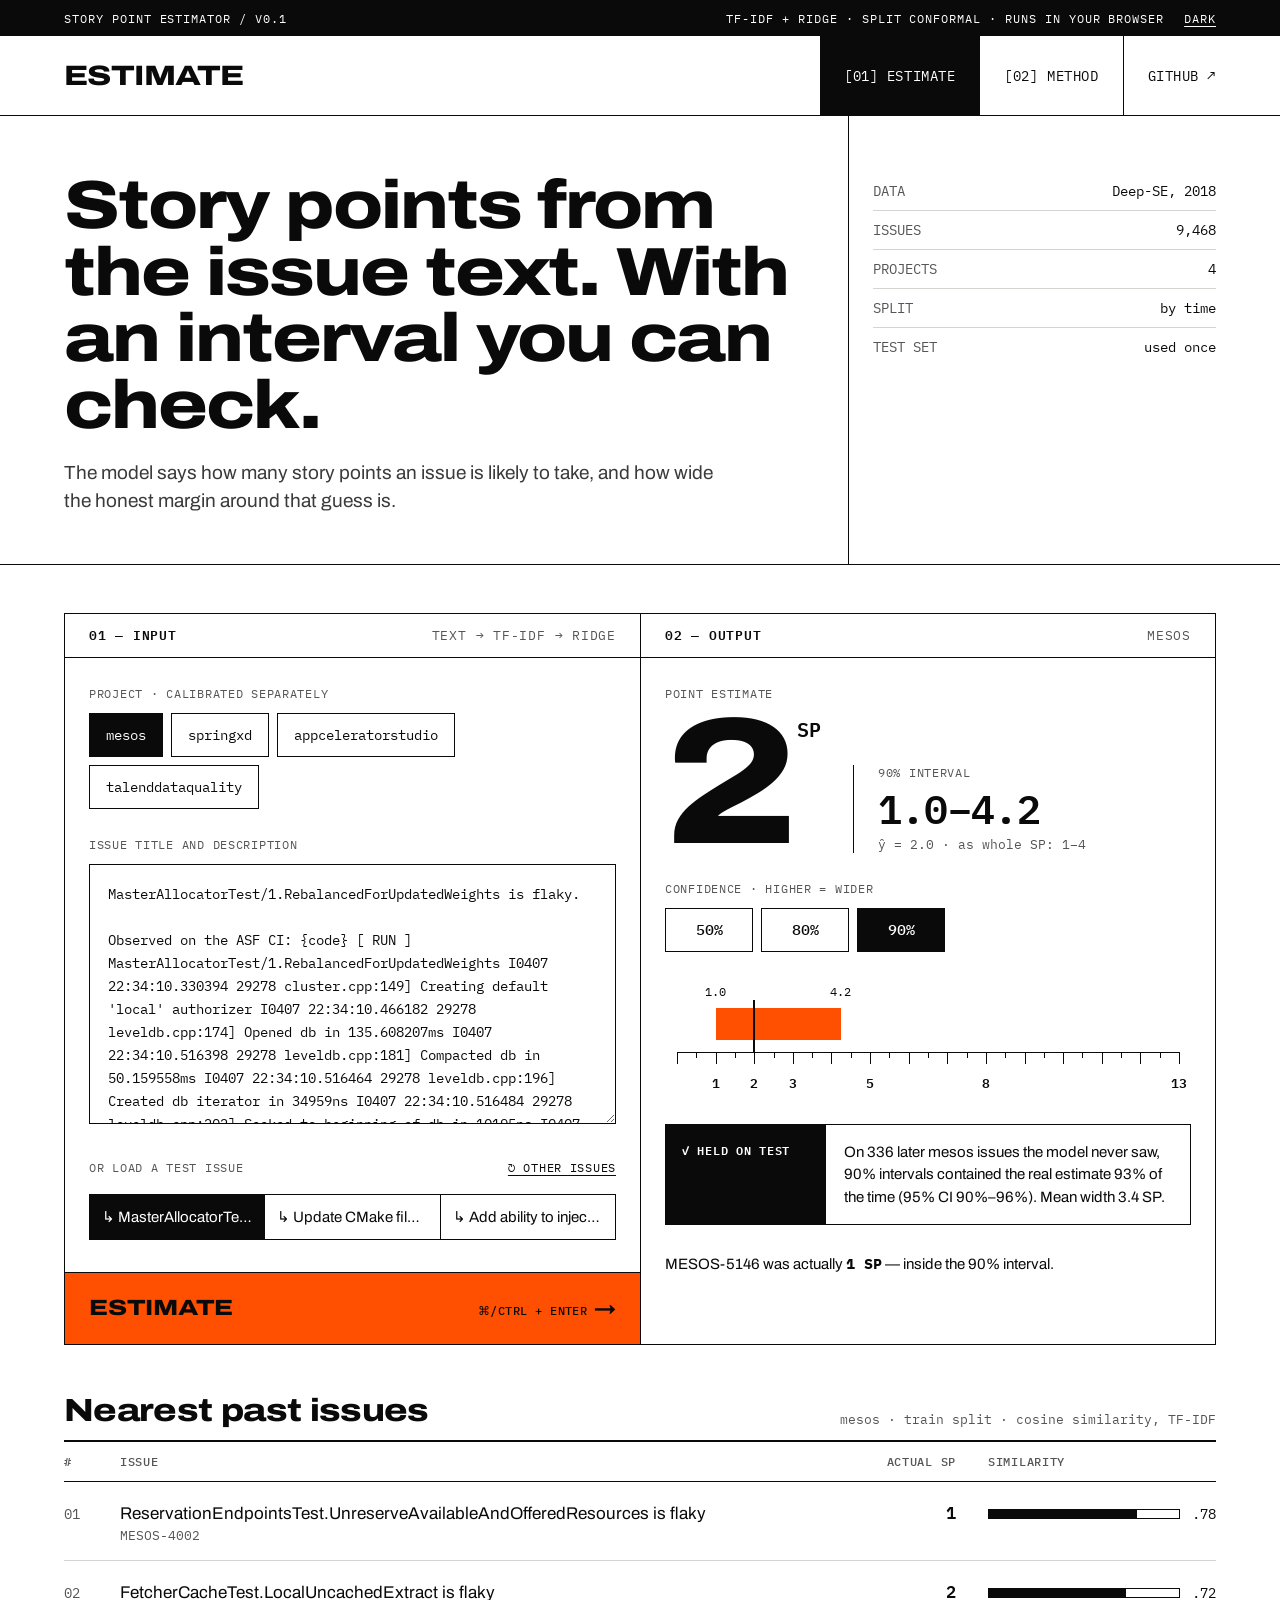
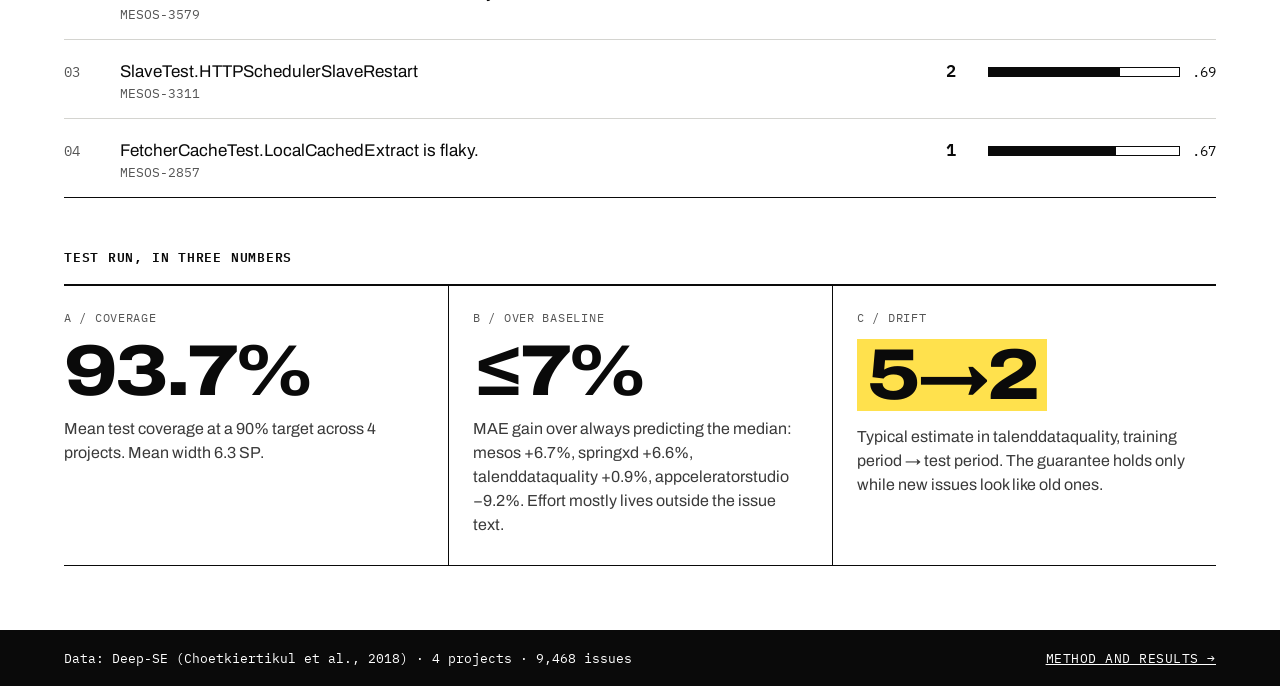
==== web/index.html @ e278dcd2 "add web frontend" ====
<!doctype html>
<html lang="en">
<head>
<meta charset="utf-8">
<meta name="viewport" content="width=device-width, initial-scale=1">
<title>EstiMate — Estimate</title>
<meta name="description" content="Story points from issue text, with a conformal prediction interval checked on held-out issues.">
<link rel="preconnect" href="https://fonts.googleapis.com">
<link rel="preconnect" href="https://fonts.gstatic.com" crossorigin>
<link href="https://fonts.googleapis.com/css2?family=Archivo:wdth,wght@62..125,100..900&amp;family=IBM+Plex+Mono:wght@400;500;600&amp;display=swap" rel="stylesheet">
<link rel="stylesheet" href="assets/styles.css">
<script src="assets/theme.js"></script>
</head>
<body>

<div class="topbar">
  <span>Story point estimator / v0.1</span>
  <span class="topbar-right">
    <span class="topbar-model">TF-IDF + Ridge · split conformal · runs in your browser</span>
    <button type="button" class="theme-toggle" data-theme-toggle>Dark</button>
  </span>
</div>

<header class="site-header">
  <a class="wordmark" href="index.html">EstiMate</a>
  <button type="button" class="menu-button" aria-label="Open menu" aria-expanded="false" aria-controls="nav" data-menu>
    <svg width="22" height="22" viewBox="0 0 24 24" fill="none" stroke="currentColor" stroke-width="2" aria-hidden="true"><path d="M3 7h18"/><path d="M3 12h18"/><path d="M3 17h18"/></svg>
  </button>
  <nav class="nav" id="nav" aria-label="Main">
    <a href="index.html" aria-current="page">[01] Estimate</a>
    <a href="method.html">[02] Method</a>
    <a href="https://github.com/Aishayest/EstiMate">GitHub ↗</a>
  </nav>
</header>

<section class="hero">
  <div class="hero-main">
    <h1>Story points from the issue text. With an interval you can check.</h1>
    <p>The model says how many story points an issue is likely to take, and how wide the honest margin around that guess is.</p>
    <p class="hero-meta">Deep-SE · <span data-n-issues>~9.5k</span> issues · 4 projects · split by time · test used once</p>
  </div>
  <dl class="hero-side facts-list">
    <div><dt>Data</dt><dd>Deep-SE, 2018</dd></div>
    <div><dt>Issues</dt><dd data-n-issues>~9,500</dd></div>
    <div><dt>Projects</dt><dd>4</dd></div>
    <div><dt>Split</dt><dd>by time</dd></div>
    <div><dt>Test set</dt><dd>used once</dd></div>
  </dl>
</section>

<main class="panel">
  <section class="pane" aria-labelledby="in-h">
    <div class="pane-head">
      <h2 id="in-h">01 — Input</h2>
      <span>text → TF-IDF → Ridge</span>
    </div>
    <div class="pane-body">
      <fieldset>
        <legend class="label">Project · calibrated separately</legend>
        <div class="chips" id="projects"></div>
      </fieldset>
      <div class="field">
        <label class="label" for="task">Issue title and description</label>
        <textarea id="task" placeholder="Paste an issue: title on the first line, description below."></textarea>
      </div>
      <div>
        <div class="examples-head">
          <span class="label" id="examples-label">Or load a test issue</span>
          <button type="button" class="link-button" id="shuffle">↻ Other issues</button>
        </div>
        <div class="examples" id="examples" role="group" aria-labelledby="examples-label"></div>
      </div>
    </div>
    <button type="button" class="go" id="go"><span>Estimate</span><span><kbd>⌘/Ctrl + Enter</kbd> <span aria-hidden="true">→</span></span></button>
  </section>

  <section class="pane" aria-labelledby="out-h" aria-live="polite">
    <div class="pane-head">
      <h2 id="out-h">02 — Output</h2>
      <span id="out-project"></span>
    </div>
    <div class="pane-body">
      <div class="readout">
        <div class="readout-point">
          <span class="label">Point estimate</span>
          <div class="big-number"><strong id="point">—</strong><span>SP</span></div>
        </div>
        <div class="readout-interval">
          <span class="label"><span id="level-label">90</span>% interval</span>
          <strong id="interval">—</strong>
          <span class="sub" id="interval-sub">Enter an issue and press Estimate.</span>
        </div>
      </div>

      <fieldset>
        <legend class="label">Confidence · higher = wider</legend>
        <div class="chips levels" id="levels"></div>
      </fieldset>

      <div class="axis empty" id="axis" role="img" aria-label="No estimate yet"></div>

      <div class="badge idle" id="badge">
        <div class="badge-title" id="badge-title">? Coverage</div>
        <p id="badge-body">Loading test results…</p>
      </div>
      <p class="truth" id="truth" hidden></p>
      <p class="note" id="note" hidden></p>
    </div>
  </section>
</main>

<section class="section" aria-labelledby="sim-h">
  <div class="section-head">
    <h2 id="sim-h">Nearest past issues</h2>
    <span><span data-project-name></span> · train split · cosine similarity, TF-IDF</span>
  </div>
  <table class="table neighbours">
    <thead>
      <tr>
        <th scope="col">#</th>
        <th scope="col">Issue</th>
        <th scope="col" style="text-align:right">Actual SP</th>
        <th scope="col" class="sim">Similarity</th>
      </tr>
    </thead>
    <tbody id="neighbours">
      <tr class="empty-row"><td colspan="4">Estimate an issue to see the most similar training issues.</td></tr>
    </tbody>
  </table>
</section>

<section class="section" aria-labelledby="facts-h">
  <h2 class="stats-title" id="facts-h">Test run, in three numbers</h2>
  <div class="stats">
    <div class="stat">
      <span class="label">A / Coverage</span>
      <span class="stat-value" data-stat="coverage">—</span>
      <p data-stat="coverage-text">Test coverage at a 90% target.</p>
    </div>
    <div class="stat">
      <span class="label">B / Over baseline</span>
      <span class="stat-value" data-stat="gain">—</span>
      <p data-stat="gain-text">MAE gain over always predicting the median.</p>
    </div>
    <div class="stat">
      <span class="label">C / Drift</span>
      <span class="stat-value drift" data-stat="drift">—</span>
      <p data-stat="drift-text">Typical estimate over time in the drifting project.</p>
    </div>
  </div>
</section>

<footer class="site-footer">
  <span>Data: Deep-SE (Choetkiertikul et al., 2018) · 4 projects · <span data-n-issues>~9.5k</span> issues</span>
  <a href="method.html">Method and results →</a>
</footer>

<script src="assets/estimator.js"></script>
<script src="assets/common.js"></script>
<script src="assets/app.js"></script>
</body>
</html>
---- web/assets/styles.css ----
/* EstiMate — Swiss-grid, black-on-white, one orange accent, yellow reserved for drift. */

:root {
  color-scheme: light;
  --bg: #ffffff;
  --ink: #0a0a0a;
  --ink-2: #3a3a3a;
  --muted: #555555;
  --rule: #0a0a0a;
  --rule-soft: #d4d4d0;
  --inv-bg: #0a0a0a;
  --inv-ink: #ffffff;
  --inv-muted: #bdbdb8;
  --accent: #ff4f00;
  --on-accent: #0a0a0a;
  --drift: #ffe14d;
  --on-drift: #0a0a0a;
  --link-hover: #c23a00;
  --fig-bg: #f4f4f1;
  --fig-grid: #e2e2de;

  --sans: "Archivo", "Helvetica Neue", Helvetica, sans-serif;
  --mono: "IBM Plex Mono", ui-monospace, Menlo, monospace;
  --gutter: 64px;
}

@media (prefers-color-scheme: dark) {
  :root:not([data-theme="light"]) {
    color-scheme: dark;
    --bg: #0a0a0a;
    --ink: #f2f2ee;
    --ink-2: #c9c9c4;
    --muted: #a3a3a0;
    --rule: #f2f2ee;
    --rule-soft: #3a3a38;
    --inv-bg: #f2f2ee;
    --inv-ink: #0a0a0a;
    --inv-muted: #555555;
    --link-hover: #ff7a40;
    --fig-bg: #1a1a19;
    --fig-grid: #2a2a28;
  }
}
:root[data-theme="dark"] {
  color-scheme: dark;
  --bg: #0a0a0a;
  --ink: #f2f2ee;
  --ink-2: #c9c9c4;
  --muted: #a3a3a0;
  --rule: #f2f2ee;
  --rule-soft: #3a3a38;
  --inv-bg: #f2f2ee;
  --inv-ink: #0a0a0a;
  --inv-muted: #555555;
  --link-hover: #ff7a40;
  --fig-bg: #1a1a19;
  --fig-grid: #2a2a28;
}

*, *::before, *::after { box-sizing: border-box; }

html { -webkit-text-size-adjust: 100%; }

body {
  margin: 0;
  background: var(--bg);
  color: var(--ink);
  font-family: var(--sans);
  min-height: 100vh;
  display: flex;
  flex-direction: column;
}

a { color: var(--ink); }
a:hover { color: var(--link-hover); }

button { font: inherit; color: inherit; cursor: pointer; }
button:focus-visible, a:focus-visible, textarea:focus-visible {
  outline: 3px solid var(--accent);
  outline-offset: 2px;
}

.mono { font-family: var(--mono); }
.label {
  font-family: var(--mono);
  font-size: 12px;
  letter-spacing: 0.06em;
  text-transform: uppercase;
  color: var(--muted);
}
.visually-hidden {
  position: absolute; width: 1px; height: 1px; overflow: hidden;
  clip: rect(0 0 0 0); white-space: nowrap;
}

/* ---------- top bar & header ---------- */

.topbar {
  min-height: 36px;
  background: var(--inv-bg);
  color: var(--inv-ink);
  padding: 0 var(--gutter);
  display: flex;
  align-items: center;
  justify-content: space-between;
  gap: 16px;
  font-family: var(--mono);
  font-size: 12px;
  letter-spacing: 0.08em;
  text-transform: uppercase;
}
.topbar-right { display: flex; align-items: center; gap: 20px; }
.theme-toggle {
  min-height: 36px;
  padding: 0;
  border: 0;
  background: none;
  color: var(--inv-ink);
  font-family: var(--mono);
  font-size: 12px;
  letter-spacing: 0.08em;
  text-transform: uppercase;
  text-decoration: underline;
  text-underline-offset: 3px;
}

.site-header {
  height: 80px;
  padding: 0 var(--gutter);
  display: flex;
  align-items: center;
  justify-content: space-between;
  border-bottom: 1px solid var(--rule);
  position: relative;
}
.wordmark {
  font-size: 28px;
  font-weight: 800;
  font-stretch: 125%;
  letter-spacing: -0.02em;
  text-transform: uppercase;
  text-decoration: none;
}
.nav {
  display: flex;
  align-items: stretch;
  height: 100%;
  font-family: var(--mono);
  font-size: 14px;
  text-transform: uppercase;
  letter-spacing: 0.04em;
}
.nav a {
  display: flex;
  align-items: center;
  padding: 0 24px;
  text-decoration: none;
  border-left: 1px solid var(--rule);
}
.nav a:first-child { border-left: 0; }
.nav a[aria-current="page"] { background: var(--inv-bg); color: var(--inv-ink); }
.nav a:last-child { padding-right: 0; }
.menu-button { display: none; }

/* ---------- hero ---------- */

.hero {
  padding: 0 var(--gutter);
  display: grid;
  grid-template-columns: repeat(12, minmax(0, 1fr));
  column-gap: 24px;
  border-bottom: 1px solid var(--rule);
}
.hero-main {
  grid-column: span 8;
  padding: 56px 0 48px;
  display: flex;
  flex-direction: column;
  gap: 20px;
}
.hero h1 {
  margin: 0;
  font-size: 68px;
  line-height: 0.98;
  font-weight: 800;
  font-stretch: 118%;
  letter-spacing: -0.03em;
}
.hero p { margin: 0; font-size: 19px; line-height: 1.5; color: var(--ink-2); max-width: 660px; }
.hero-side {
  grid-column: span 4;
  margin: 0;
  padding: 56px 0 48px 24px;
  border-left: 1px solid var(--rule);
  display: flex;
  flex-direction: column;
  justify-content: flex-end;
  font-family: var(--mono);
  font-size: 14px;
}
.hero .hero-meta { display: none; font-family: var(--mono); font-size: 13px; line-height: 1.6; color: var(--muted); }
.hero-side.facts-list { justify-content: flex-start; }
.facts-list div {
  display: flex;
  justify-content: space-between;
  gap: 16px;
  padding: 10px 0;
  border-bottom: 1px solid var(--rule-soft);
}
.facts-list div:last-child { border-bottom: 0; }
.facts-list dt { color: var(--muted); text-transform: uppercase; }
.facts-list dd { margin: 0; text-align: right; }

/* ---------- estimator panel ---------- */

.panel {
  margin: 48px var(--gutter) 0;
  border: 1px solid var(--rule);
  display: grid;
  grid-template-columns: repeat(2, minmax(0, 1fr));
}
.pane { min-width: 0; display: flex; flex-direction: column; }
.pane + .pane { border-left: 1px solid var(--rule); }
.pane-head {
  height: 44px;
  padding: 0 24px;
  border-bottom: 1px solid var(--rule);
  display: flex;
  align-items: center;
  justify-content: space-between;
  gap: 12px;
  font-family: var(--mono);
  font-size: 13px;
  letter-spacing: 0.06em;
  text-transform: uppercase;
}
.pane-head h2 { margin: 0; font-size: 13px; font-weight: 600; }
.pane-head span { color: var(--muted); overflow: hidden; text-overflow: ellipsis; white-space: nowrap; }
.pane-body {
  padding: 28px 24px 32px;
  display: flex;
  flex-direction: column;
  gap: 28px;
  flex-grow: 1;
}

fieldset { border: 0; padding: 0; margin: 0; min-width: 0; }
legend { padding: 0; margin-bottom: 12px; }

.chips { display: flex; gap: 8px; flex-wrap: wrap; }
.chip {
  min-height: 44px;
  padding: 0 16px;
  border: 1px solid var(--rule);
  border-radius: 0;
  background: var(--bg);
  color: var(--ink);
  font-family: var(--mono);
  font-size: 14px;
}
.chip[aria-pressed="true"] { background: var(--inv-bg); color: var(--inv-ink); border-color: var(--inv-bg); }
.chip:hover:not([aria-pressed="true"]) { background: var(--fig-bg); }
.chips.levels .chip { min-width: 88px; font-size: 15px; font-weight: 500; }

.field { display: flex; flex-direction: column; gap: 12px; flex-grow: 1; }
textarea {
  flex-grow: 1;
  min-height: 260px;
  padding: 18px;
  border: 1px solid var(--rule);
  border-radius: 0;
  background: var(--bg);
  color: var(--ink);
  font-family: var(--mono);
  font-size: 14px;
  line-height: 1.65;
  resize: vertical;
}
textarea::placeholder { color: var(--muted); }

.examples-head { display: flex; justify-content: space-between; align-items: center; gap: 12px; }
.link-button {
  min-height: 32px;
  padding: 0;
  border: 0;
  background: none;
  font-family: var(--mono);
  font-size: 12px;
  letter-spacing: 0.06em;
  text-transform: uppercase;
  text-decoration: underline;
  text-underline-offset: 3px;
}
.examples { display: flex; border: 1px solid var(--rule); margin-top: 10px; }
.example {
  flex: 1 1 0;
  min-width: 0;
  min-height: 44px;
  padding: 0 12px;
  border: 0;
  border-left: 1px solid var(--rule);
  background: var(--bg);
  font-family: var(--sans);
  font-size: 15px;
  text-align: left;
  overflow: hidden;
  text-overflow: ellipsis;
  white-space: nowrap;
}
.example:first-child { border-left: 0; }
.example:hover { background: var(--fig-bg); }
.example[aria-pressed="true"] { background: var(--inv-bg); color: var(--inv-ink); }

.go {
  min-height: 72px;
  border: 0;
  border-top: 1px solid var(--rule);
  border-radius: 0;
  background: var(--accent);
  color: var(--on-accent);
  padding: 0 24px;
  display: flex;
  align-items: center;
  justify-content: space-between;
  font-family: var(--sans);
  font-size: 22px;
  font-weight: 800;
  font-stretch: 125%;
  text-transform: uppercase;
  letter-spacing: -0.01em;
}
.go:disabled { cursor: progress; opacity: 0.7; }
.go kbd { font-family: var(--mono); font-size: 12px; font-weight: 500; letter-spacing: 0.04em; }

/* output */
.readout { display: flex; align-items: flex-end; gap: 32px; }
.readout-point { display: flex; flex-direction: column; gap: 12px; }
.big-number { display: flex; align-items: flex-start; gap: 8px; }
.big-number strong {
  font-size: 180px;
  font-weight: 800;
  font-stretch: 118%;
  line-height: 0.78;
  letter-spacing: -0.05em;
}
.big-number span { font-family: var(--mono); font-size: 20px; font-weight: 600; }
.readout-interval {
  display: flex;
  flex-direction: column;
  gap: 8px;
  padding-left: 24px;
  border-left: 1px solid var(--rule);
  font-family: var(--mono);
  min-width: 0;
}
.readout-interval strong { font-size: 40px; font-weight: 600; letter-spacing: -0.02em; line-height: 1; }
.readout-interval .sub { font-size: 13px; color: var(--muted); }

.axis { position: relative; height: 116px; margin: 0 12px; }
.axis > * { position: absolute; }
.axis .edge { top: 4px; transform: translateX(-50%); font-family: var(--mono); font-size: 12px; white-space: nowrap; }
.axis .band { top: 28px; height: 32px; background: var(--accent); }
.axis .point { top: 20px; width: 2px; height: 52px; margin-left: -1px; background: var(--ink); }
.axis .line { left: 0; right: 0; top: 72px; height: 1px; background: var(--rule); }
.axis .tick { top: 72px; width: 1px; background: var(--rule); }
.axis .tick-label { top: 92px; transform: translateX(-50%); font-family: var(--mono); font-size: 13px; font-weight: 600; }
.axis.empty .band, .axis.empty .point, .axis.empty .edge { display: none; }

.badge {
  border: 1px solid var(--rule);
  display: grid;
  grid-template-columns: 160px minmax(0, 1fr);
}
.badge-title {
  padding: 16px;
  font-family: var(--mono);
  font-size: 12px;
  font-weight: 600;
  letter-spacing: 0.06em;
  text-transform: uppercase;
  line-height: 1.5;
}
.badge p { margin: 0; padding: 16px 18px; font-size: 15px; line-height: 1.5; }
.badge.ok .badge-title { background: var(--inv-bg); color: var(--inv-ink); }
.badge.warn { background: var(--drift); color: var(--on-drift); border-color: var(--on-drift); }
.badge.warn .badge-title { border-right: 1px solid var(--on-drift); }
.badge.idle { border-style: dashed; color: var(--ink-2); }
.badge.idle .badge-title { border-right: 1px dashed var(--rule); }

.truth { margin: 0; font-size: 15px; line-height: 1.5; }
.truth strong { font-family: var(--mono); }
.note { margin: 0; font-size: 14px; line-height: 1.5; color: var(--ink-2); }

/* ---------- nearest issues ---------- */

.section { margin: 48px var(--gutter) 0; }
.method main .section { margin-top: 64px; }
.section-head {
  display: flex;
  justify-content: space-between;
  align-items: flex-end;
  gap: 16px;
  padding-bottom: 12px;
  border-bottom: 2px solid var(--rule);
}
.section-head h2, .display-h2 {
  margin: 0;
  font-size: 32px;
  font-weight: 800;
  font-stretch: 118%;
  letter-spacing: -0.02em;
}
.section-head span { font-family: var(--mono); font-size: 13px; color: var(--muted); text-align: right; }

.table { width: 100%; border-collapse: collapse; }
.table td { overflow-wrap: anywhere; }
body { overflow-wrap: break-word; }
.table th {
  padding: 12px 0;
  font-family: var(--mono);
  font-size: 12px;
  font-weight: 500;
  letter-spacing: 0.06em;
  text-transform: uppercase;
  color: var(--muted);
  text-align: left;
  border-bottom: 1px solid var(--rule);
}
.table td { padding: 16px 0; border-bottom: 1px solid var(--rule-soft); font-size: 17px; vertical-align: baseline; }
.table tr:last-child td { border-bottom-color: var(--rule); }
.table .num { font-family: var(--mono); font-size: 14px; color: var(--muted); width: 56px; }
.table .key { font-family: var(--mono); font-size: 13px; color: var(--muted); display: block; margin-top: 4px; }
.table .sp { font-family: var(--mono); font-weight: 600; text-align: right; width: 120px; }
.table .sim { width: 260px; padding-left: 32px; }
.simbar { display: flex; align-items: center; gap: 12px; }
.simbar div { flex-grow: 1; height: 10px; border: 1px solid var(--rule); }
.simbar div i { display: block; height: 100%; background: var(--ink); }
.simbar span { font-family: var(--mono); font-size: 14px; }
.empty-row td { color: var(--muted); font-family: var(--mono); font-size: 14px; }

/* ---------- three numbers ---------- */

.stats-title { margin: 0 0 16px; font-family: var(--mono); font-size: 13px; font-weight: 600; letter-spacing: 0.06em; text-transform: uppercase; }
.stats {
  display: grid;
  grid-template-columns: repeat(3, minmax(0, 1fr));
  border-top: 2px solid var(--rule);
  border-bottom: 1px solid var(--rule);
}
.stat { padding: 24px 24px 28px; display: flex; flex-direction: column; gap: 14px; border-left: 1px solid var(--rule); }
.stat:first-child { padding-left: 0; border-left: 0; }
.stat:last-child { padding-right: 0; }
.stat-value {
  align-self: flex-start;
  font-size: 72px;
  font-weight: 800;
  font-stretch: 118%;
  letter-spacing: -0.04em;
  line-height: 0.9;
}
.stat-value.drift { padding: 0 10px; background: var(--drift); color: var(--on-drift); line-height: 1; }
.stat p { margin: 0; font-size: 16px; line-height: 1.5; color: var(--ink-2); }

/* ---------- footer ---------- */

.site-footer {
  margin-top: 64px;
  min-height: 56px;
  background: var(--inv-bg);
  color: var(--inv-ink);
  padding: 0 var(--gutter);
  display: flex;
  justify-content: space-between;
  align-items: center;
  gap: 16px;
  font-family: var(--mono);
  font-size: 13px;
}
.site-footer a { color: var(--inv-ink); text-transform: uppercase; letter-spacing: 0.04em; }
.site-footer a:hover { color: var(--accent); }

/* ---------- method page ---------- */

.hero-side.reproduce { gap: 8px; }
.hero-side.reproduce code { font-size: 18px; font-weight: 600; }
.hero-side.reproduce span:last-child { font-size: 13px; color: var(--muted); }

.pipeline {
  list-style: none;
  margin: 0;
  padding: 0;
  display: grid;
  grid-template-columns: repeat(6, minmax(0, 1fr));
  border: 1px solid var(--rule);
}
.pipeline li { padding: 20px; display: flex; flex-direction: column; gap: 12px; min-height: 180px; border-left: 1px solid var(--rule); }
.pipeline li:first-child { border-left: 0; }
.pipeline .step { font-family: var(--mono); font-size: 12px; color: var(--muted); }
.pipeline strong { font-size: 20px; font-weight: 800; font-stretch: 112%; line-height: 1.1; }
.pipeline li > span:last-child { font-size: 15px; line-height: 1.45; color: var(--ink-2); }
.pipeline li.hot { background: var(--accent); color: var(--on-accent); }
.pipeline li.hot .step, .pipeline li.hot > span:last-child { color: var(--on-accent); }
.pipeline li.end { background: var(--inv-bg); color: var(--inv-ink); }
.pipeline li.end .step { color: var(--inv-muted); }
.pipeline li.end > span:last-child { color: var(--inv-ink); }

.split-12 { display: grid; grid-template-columns: repeat(12, minmax(0, 1fr)); column-gap: 24px; }
.split-12 .left { grid-column: span 5; display: flex; flex-direction: column; gap: 16px; }
.split-12 .right { grid-column: 7 / span 6; min-width: 0; }
.lede { margin: 0; font-size: 26px; line-height: 1.25; font-weight: 700; font-stretch: 110%; letter-spacing: -0.01em; }
.body { margin: 0; font-size: 16px; line-height: 1.6; color: var(--ink-2); }

.code-card { border: 1px solid var(--rule); }
.code-card .label { height: 44px; padding: 0 20px; border-bottom: 1px solid var(--rule); display: flex; align-items: center; }
.code-card pre { margin: 0; padding: 24px 20px; font-family: var(--mono); font-size: 16px; line-height: 1.8; overflow-x: auto; }
.code-card .c { color: var(--muted); }

.results { font-family: var(--mono); font-size: 16px; }
.results th, .results td { text-align: right; padding: 18px 0; }
.results th:first-child, .results tbody th { text-align: left; }
.results tbody th { font-weight: 500; font-size: 16px; text-transform: none; letter-spacing: 0; color: inherit; border-bottom: 1px solid var(--rule-soft); }
.results td { font-size: 16px; }
.results .ci { color: var(--muted); font-weight: 400; font-size: 13px; }
.results tr.drift-row { background: var(--drift); color: var(--on-drift); }
.results tr.drift-row th, .results tr.drift-row td { border-bottom-color: var(--on-drift); }
.results tr.drift-row .ci { color: var(--on-drift); }
.results tr.drift-row th { padding-left: 12px; }
.results tr.drift-row td:last-child { padding-right: 12px; }
.results tr.total th, .results tr.total td { border-bottom: 2px solid var(--rule); font-weight: 600; }
.results tr.total th { font-family: var(--sans); font-weight: 700; font-stretch: 112%; }
.tag { margin-left: 8px; padding: 2px 8px; border: 1px solid currentColor; font-size: 11px; font-weight: 600; letter-spacing: 0.06em; text-transform: uppercase; }
.worse { color: var(--link-hover); }
.table-scroll { overflow-x: auto; }

.figures { display: grid; grid-template-columns: 1fr; border-top: 1px solid var(--rule); border-left: 1px solid var(--rule); }
.figures figure { margin: 0; border-right: 1px solid var(--rule); border-bottom: 1px solid var(--rule); display: flex; flex-direction: column; }
.figures .frame { background: #fcfcfb; padding: 16px; flex-grow: 1; display: flex; align-items: center; }
.figures img { display: block; width: 100%; height: auto; margin: 0 auto; }
.figures img.narrow { max-width: 820px; }
.figures figcaption { padding: 14px 20px; border-top: 1px solid var(--rule); display: flex; gap: 16px; font-size: 15px; line-height: 1.45; }
.figures figcaption span:first-child { font-family: var(--mono); color: var(--muted); white-space: nowrap; }

.drift-block {
  background: var(--drift);
  color: var(--on-drift);
  border: 1px solid var(--on-drift);
  display: grid;
  grid-template-columns: 420px minmax(0, 1fr);
}
.drift-block a { color: var(--on-drift); }
.drift-left { padding: 32px; border-right: 1px solid var(--on-drift); display: flex; flex-direction: column; justify-content: space-between; gap: 24px; }
.drift-left .big { font-size: 150px; font-weight: 800; font-stretch: 118%; letter-spacing: -0.05em; line-height: 0.8; }
.drift-left .eyebrow { font-family: var(--mono); font-size: 12px; font-weight: 600; letter-spacing: 0.06em; text-transform: uppercase; }
.drift-left .mono { font-size: 13px; }
.drift-right { padding: 32px; display: flex; flex-direction: column; justify-content: center; gap: 16px; }
.drift-right h2 { margin: 0; font-size: 34px; font-weight: 800; font-stretch: 115%; line-height: 1.05; letter-spacing: -0.02em; }
.drift-right p { margin: 0; font-size: 17px; line-height: 1.6; }

.repo-link {
  align-self: flex-start;
  min-height: 44px;
  display: flex;
  align-items: center;
  gap: 12px;
  padding: 0 20px;
  border: 1px solid var(--rule);
  text-decoration: none;
  font-family: var(--mono);
  font-size: 14px;
  text-transform: uppercase;
  letter-spacing: 0.04em;
}
.terminal { margin: 0; background: var(--inv-bg); color: var(--inv-ink); padding: 28px; font-family: var(--mono); font-size: 15px; line-height: 1.8; overflow-x: auto; }
.terminal .p { color: var(--inv-muted); }

/* ---------- tablet ---------- */

@media (max-width: 1100px) {
  :root { --gutter: 32px; }
  .hero h1 { font-size: 52px; }
  .big-number strong { font-size: 140px; }
  .pipeline { grid-template-columns: repeat(3, minmax(0, 1fr)); }
  .pipeline li:nth-child(4) { border-left: 0; }
  .pipeline li:nth-child(n + 4) { border-top: 1px solid var(--rule); }
  .drift-block { grid-template-columns: 300px minmax(0, 1fr); }
  .drift-left .big { font-size: 110px; }
}

/* ---------- phone ---------- */

@media (max-width: 760px) {
  :root { --gutter: 16px; }

  .topbar { min-height: 28px; font-size: 11px; }
  .topbar-model { display: none; }
  .theme-toggle { min-height: 28px; font-size: 11px; }

  .site-header { height: 60px; padding-right: 0; }
  .wordmark { font-size: 22px; }
  .menu-button {
    display: flex;
    align-items: center;
    justify-content: center;
    width: 60px;
    height: 60px;
    border: 0;
    border-left: 1px solid var(--rule);
    background: var(--bg);
  }
  .nav {
    display: none;
    position: absolute;
    top: 60px;
    left: 0;
    right: 0;
    height: auto;
    flex-direction: column;
    background: var(--bg);
    border-bottom: 1px solid var(--rule);
    z-index: 10;
  }
  .nav.open { display: flex; }
  .nav a { min-height: 52px; padding: 0 16px; border-left: 0; border-top: 1px solid var(--rule); }
  .nav a:last-child { padding-right: 16px; }

  .hero { display: flex; flex-direction: column; }
  .hero-main { padding: 28px 0 20px; gap: 14px; }
  .hero h1 { font-size: 38px; line-height: 1; font-stretch: 115%; }
  .hero p { font-size: 16px; }
  .hero-side { padding: 0 0 24px; border-left: 0; font-size: 13px; }
  .hero-side.facts-list { display: none; }
  .hero-meta { display: block !important; }

  .panel { margin: 0; border-left: 0; border-right: 0; border-top: 0; grid-template-columns: 1fr; }
  .pane + .pane { border-left: 0; border-top: 1px solid var(--rule); }
  .pane-head { height: 40px; padding: 0 16px; font-size: 12px; }
  .pane-head h2 { font-size: 12px; }
  .pane-body { padding: 20px 16px 28px; gap: 22px; }
  .chip { padding: 0 12px; font-size: 13px; }
  .chips.levels { display: grid; grid-template-columns: repeat(3, minmax(0, 1fr)); }
  .chips.levels .chip { min-width: 0; }
  textarea { min-height: 210px; padding: 14px; }
  .examples { flex-direction: column; }
  .example { border-left: 0; border-top: 1px solid var(--rule); }
  .example:first-child { border-top: 0; }
  .go { min-height: 64px; padding: 0 16px; font-size: 20px; }
  .go kbd { display: none; }

  .readout { gap: 20px; }
  .readout-point .label { display: none; }
  .big-number strong { font-size: 132px; }
  .big-number span { font-size: 16px; }
  .readout-interval { padding-left: 16px; }
  .readout-interval strong { font-size: 28px; }
  .readout-interval .sub { font-size: 12px; }
  .axis { height: 110px; margin: 0 10px; }
  .badge { grid-template-columns: 1fr; }
  .badge-title { padding: 10px 14px; }
  .badge.warn .badge-title, .badge.idle .badge-title { border-right: 0; border-bottom: 1px solid var(--on-drift); }
  .badge.idle .badge-title { border-bottom: 1px dashed var(--rule); }
  .badge p { padding: 14px; }

  .section, .method main .section { margin-top: 32px; }
  .section-head { flex-direction: column; align-items: flex-start; gap: 6px; padding-bottom: 10px; }
  .section-head h2, .display-h2 { font-size: 24px; }
  .section-head span { text-align: left; font-size: 12px; }
  .table.neighbours { table-layout: fixed; }
  .table.neighbours thead { display: none; }
  .table.neighbours tr { display: grid; grid-template-columns: 28px minmax(0, 1fr) 28px; gap: 10px; padding: 14px 0; border-bottom: 1px solid var(--rule-soft); }
  .table.neighbours td { padding: 0; border: 0; font-size: 15px; line-height: 1.4; }
  .table.neighbours .num { width: auto; font-size: 12px; }
  .table.neighbours .sp { width: auto; font-size: 15px; }
  .table.neighbours .sim { display: none; }

  .stats-title { font-size: 12px; margin-bottom: 12px; }
  .stats { grid-template-columns: 1fr; border-bottom: 0; }
  .stat { padding: 18px 0; border-left: 0; border-bottom: 1px solid var(--rule); gap: 10px; }
  .stat-value { font-size: 56px; }
  .stat p { font-size: 15px; }

  .site-footer { margin-top: 40px; padding: 20px 16px; flex-direction: column; align-items: flex-start; font-size: 12px; }
  .site-footer a { min-height: 44px; display: flex; align-items: center; order: -1; }

  .pipeline { grid-template-columns: 1fr; }
  .pipeline li { border-left: 0; border-top: 1px solid var(--rule); min-height: 0; }
  .pipeline li:first-child { border-top: 0; }
  .split-12 { display: flex; flex-direction: column; gap: 24px; }
  .lede { font-size: 21px; }
  .code-card pre { font-size: 14px; }
  .results { font-size: 14px; }
  .results td, .results th { padding: 14px 8px 14px 0; white-space: nowrap; }
  .figures { grid-template-columns: 1fr; }
  .drift-block { grid-template-columns: 1fr; }
  .drift-left { border-right: 0; border-bottom: 1px solid var(--on-drift); padding: 24px 16px; }
  .drift-left .big { font-size: 96px; }
  .drift-right { padding: 24px 16px; }
  .drift-right h2 { font-size: 26px; }
  .terminal { padding: 20px 16px; font-size: 13px; }
}
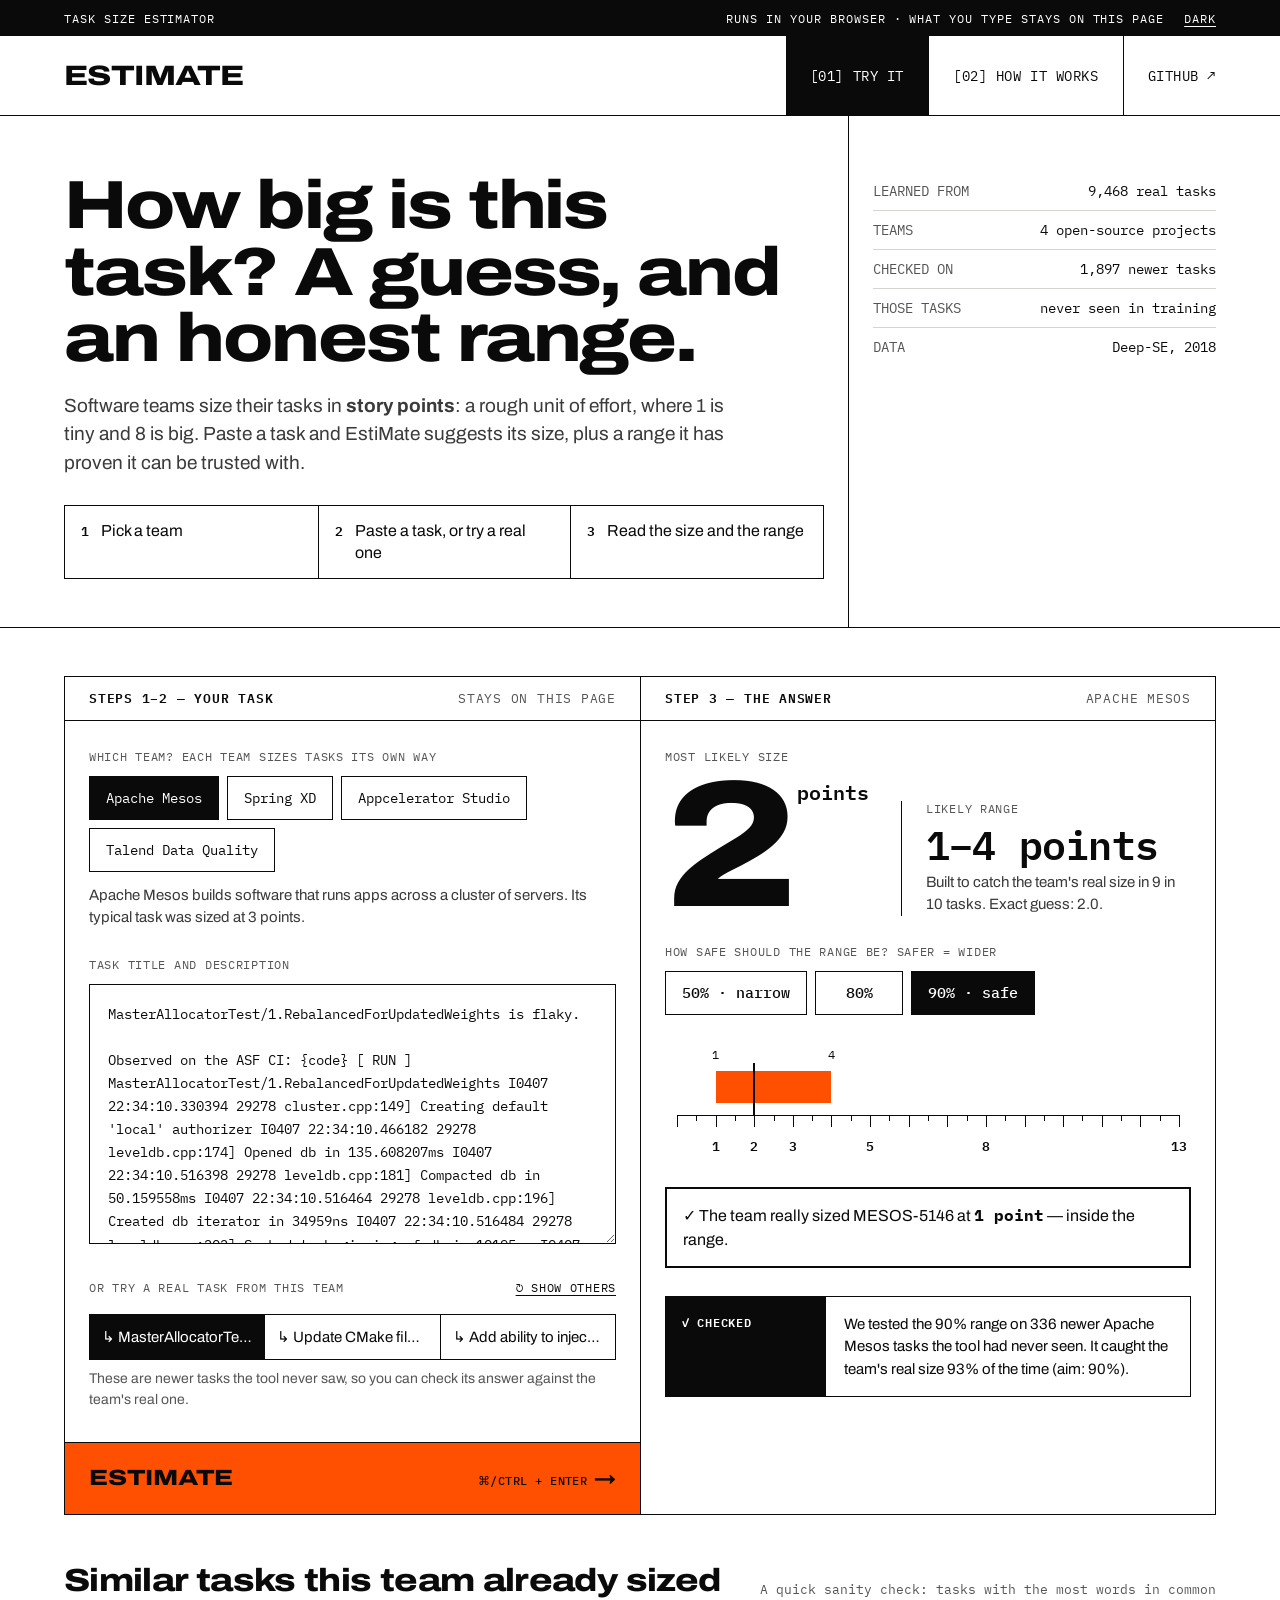
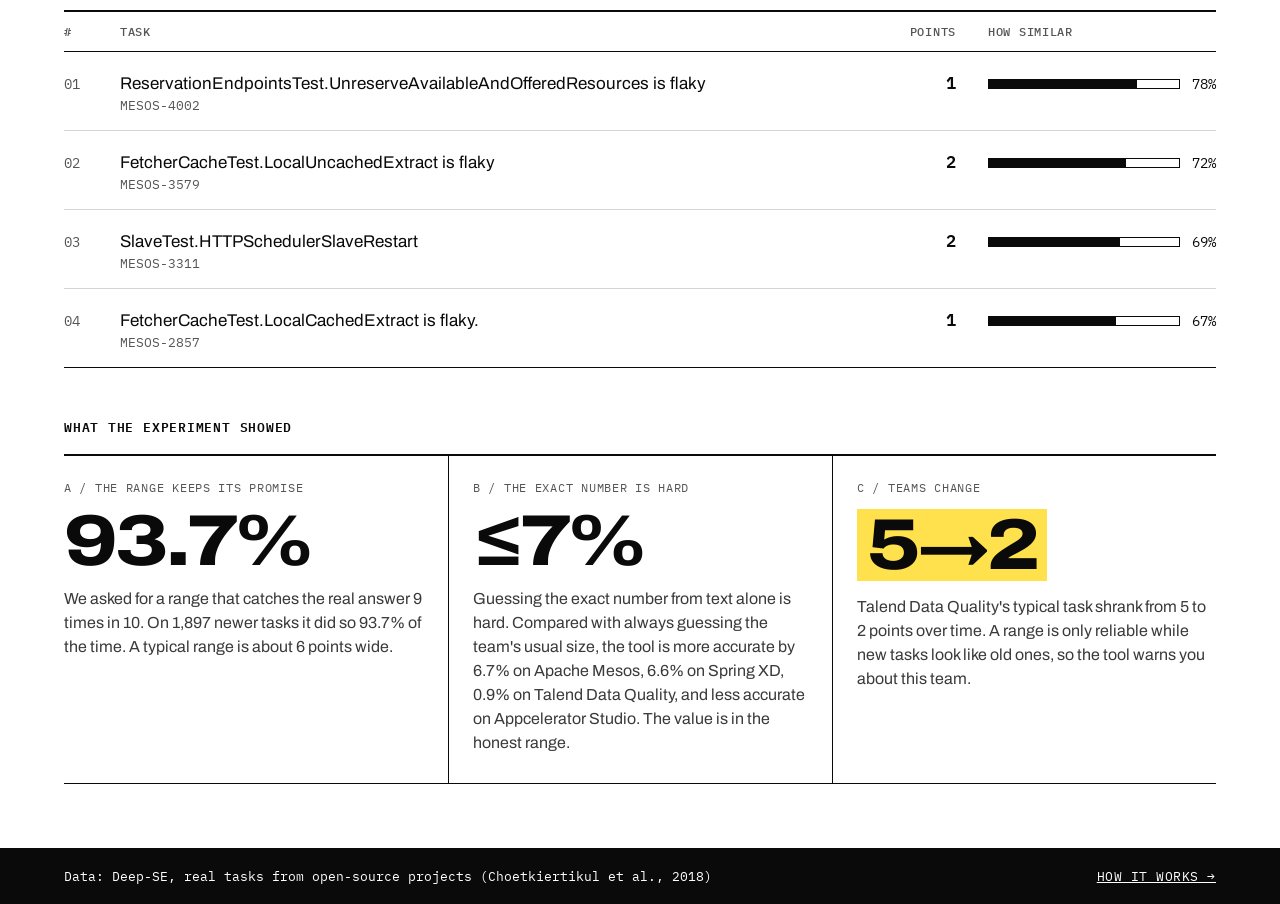
==== commit 70d6da87: "rewrite site in plain language" ====
--- a/web/index.html
+++ b/web/index.html
@@ -3,8 +3,8 @@
 <head>
 <meta charset="utf-8">
 <meta name="viewport" content="width=device-width, initial-scale=1">
-<title>EstiMate — Estimate</title>
-<meta name="description" content="Story points from issue text, with a conformal prediction interval checked on held-out issues.">
+<title>EstiMate — Try it</title>
+<meta name="description" content="Paste a software task and get a story point estimate plus a range that was checked on tasks the tool never saw.">
 <link rel="preconnect" href="https://fonts.googleapis.com">
 <link rel="preconnect" href="https://fonts.gstatic.com" crossorigin>
 <link href="https://fonts.googleapis.com/css2?family=Archivo:wdth,wght@62..125,100..900&amp;family=IBM+Plex+Mono:wght@400;500;600&amp;display=swap" rel="stylesheet">
@@ -14,9 +14,9 @@
 <body>
 
 <div class="topbar">
-  <span>Story point estimator / v0.1</span>
+  <span>Task size estimator</span>
   <span class="topbar-right">
-    <span class="topbar-model">TF-IDF + Ridge · split conformal · runs in your browser</span>
+    <span class="topbar-model">Runs in your browser · what you type stays on this page</span>
     <button type="button" class="theme-toggle" data-theme-toggle>Dark</button>
   </span>
 </div>
@@ -27,48 +27,55 @@
     <svg width="22" height="22" viewBox="0 0 24 24" fill="none" stroke="currentColor" stroke-width="2" aria-hidden="true"><path d="M3 7h18"/><path d="M3 12h18"/><path d="M3 17h18"/></svg>
   </button>
   <nav class="nav" id="nav" aria-label="Main">
-    <a href="index.html" aria-current="page">[01] Estimate</a>
-    <a href="method.html">[02] Method</a>
+    <a href="index.html" aria-current="page">[01] Try it</a>
+    <a href="method.html">[02] How it works</a>
     <a href="https://github.com/Aishayest/EstiMate">GitHub ↗</a>
   </nav>
 </header>
 
 <section class="hero">
   <div class="hero-main">
-    <h1>Story points from the issue text. With an interval you can check.</h1>
-    <p>The model says how many story points an issue is likely to take, and how wide the honest margin around that guess is.</p>
-    <p class="hero-meta">Deep-SE · <span data-n-issues>~9.5k</span> issues · 4 projects · split by time · test used once</p>
+    <h1>How big is this task? A guess, and an honest range.</h1>
+    <p>Software teams size their tasks in <strong>story points</strong>: a rough unit of effort, where 1 is tiny and 8 is big. Paste a task and EstiMate suggests its size, plus a range it has proven it can be trusted with.</p>
+    <ol class="steps" aria-label="How to use">
+      <li><b>1</b><span>Pick a team</span></li>
+      <li><b>2</b><span>Paste a task, or try a real one</span></li>
+      <li><b>3</b><span>Read the size and the range</span></li>
+    </ol>
+    <p class="hero-meta">Learned from <span data-n-issues>9,468</span> real tasks of 4 open-source teams · checked on newer tasks it never saw</p>
   </div>
   <dl class="hero-side facts-list">
+    <div><dt>Learned from</dt><dd><span data-n-issues>9,468</span> real tasks</dd></div>
+    <div><dt>Teams</dt><dd>4 open-source projects</dd></div>
+    <div><dt>Checked on</dt><dd><span data-n-test>1,897</span> newer tasks</dd></div>
+    <div><dt>Those tasks</dt><dd>never seen in training</dd></div>
     <div><dt>Data</dt><dd>Deep-SE, 2018</dd></div>
-    <div><dt>Issues</dt><dd data-n-issues>~9,500</dd></div>
-    <div><dt>Projects</dt><dd>4</dd></div>
-    <div><dt>Split</dt><dd>by time</dd></div>
-    <div><dt>Test set</dt><dd>used once</dd></div>
   </dl>
 </section>
 
 <main class="panel">
   <section class="pane" aria-labelledby="in-h">
     <div class="pane-head">
-      <h2 id="in-h">01 — Input</h2>
-      <span>text → TF-IDF → Ridge</span>
+      <h2 id="in-h">Steps 1–2 — Your task</h2>
+      <span>stays on this page</span>
     </div>
     <div class="pane-body">
       <fieldset>
-        <legend class="label">Project · calibrated separately</legend>
+        <legend class="label">Which team? Each team sizes tasks its own way</legend>
         <div class="chips" id="projects"></div>
+        <p class="team-about" id="team-about"></p>
       </fieldset>
       <div class="field">
-        <label class="label" for="task">Issue title and description</label>
-        <textarea id="task" placeholder="Paste an issue: title on the first line, description below."></textarea>
+        <label class="label" for="task">Task title and description</label>
+        <textarea id="task" placeholder="For example: Add a timeout to health checks. The executor waits forever for a health check to return…"></textarea>
       </div>
       <div>
         <div class="examples-head">
-          <span class="label" id="examples-label">Or load a test issue</span>
-          <button type="button" class="link-button" id="shuffle">↻ Other issues</button>
+          <span class="label" id="examples-label">Or try a real task from this team</span>
+          <button type="button" class="link-button" id="shuffle">↻ Show others</button>
         </div>
         <div class="examples" id="examples" role="group" aria-labelledby="examples-label"></div>
+        <p class="hint">These are newer tasks the tool never saw, so you can check its answer against the team's real one.</p>
       </div>
     </div>
     <button type="button" class="go" id="go"><span>Estimate</span><span><kbd>⌘/Ctrl + Enter</kbd> <span aria-hidden="true">→</span></span></button>
@@ -76,34 +83,35 @@
 
   <section class="pane" aria-labelledby="out-h" aria-live="polite">
     <div class="pane-head">
-      <h2 id="out-h">02 — Output</h2>
+      <h2 id="out-h">Step 3 — The answer</h2>
       <span id="out-project"></span>
     </div>
     <div class="pane-body">
       <div class="readout">
         <div class="readout-point">
-          <span class="label">Point estimate</span>
-          <div class="big-number"><strong id="point">—</strong><span>SP</span></div>
+          <span class="label">Most likely size</span>
+          <div class="big-number"><strong id="point">—</strong><span id="point-unit">points</span></div>
         </div>
         <div class="readout-interval">
-          <span class="label"><span id="level-label">90</span>% interval</span>
+          <span class="label">Likely range</span>
           <strong id="interval">—</strong>
-          <span class="sub" id="interval-sub">Enter an issue and press Estimate.</span>
+          <span class="explain" id="interval-sub">Paste a task and press Estimate.</span>
         </div>
       </div>
 
       <fieldset>
-        <legend class="label">Confidence · higher = wider</legend>
+        <legend class="label">How safe should the range be? Safer = wider</legend>
         <div class="chips levels" id="levels"></div>
       </fieldset>
 
       <div class="axis empty" id="axis" role="img" aria-label="No estimate yet"></div>
 
+      <p class="truth" id="truth" hidden></p>
+
       <div class="badge idle" id="badge">
-        <div class="badge-title" id="badge-title">? Coverage</div>
+        <div class="badge-title" id="badge-title">? Checked?</div>
         <p id="badge-body">Loading test results…</p>
       </div>
-      <p class="truth" id="truth" hidden></p>
       <p class="note" id="note" hidden></p>
     </div>
   </section>
@@ -111,48 +119,48 @@
 
 <section class="section" aria-labelledby="sim-h">
   <div class="section-head">
-    <h2 id="sim-h">Nearest past issues</h2>
-    <span><span data-project-name></span> · train split · cosine similarity, TF-IDF</span>
+    <h2 id="sim-h">Similar tasks this team already sized</h2>
+    <span>A quick sanity check: tasks with the most words in common</span>
   </div>
   <table class="table neighbours">
     <thead>
       <tr>
         <th scope="col">#</th>
-        <th scope="col">Issue</th>
-        <th scope="col" style="text-align:right">Actual SP</th>
-        <th scope="col" class="sim">Similarity</th>
+        <th scope="col">Task</th>
+        <th scope="col" style="text-align:right">Points</th>
+        <th scope="col" class="sim">How similar</th>
       </tr>
     </thead>
     <tbody id="neighbours">
-      <tr class="empty-row"><td colspan="4">Estimate an issue to see the most similar training issues.</td></tr>
+      <tr class="empty-row"><td colspan="4">Estimate a task to see similar ones this team has already sized.</td></tr>
     </tbody>
   </table>
 </section>
 
 <section class="section" aria-labelledby="facts-h">
-  <h2 class="stats-title" id="facts-h">Test run, in three numbers</h2>
+  <h2 class="stats-title" id="facts-h">What the experiment showed</h2>
   <div class="stats">
     <div class="stat">
-      <span class="label">A / Coverage</span>
+      <span class="label">A / The range keeps its promise</span>
       <span class="stat-value" data-stat="coverage">—</span>
-      <p data-stat="coverage-text">Test coverage at a 90% target.</p>
+      <p data-stat="coverage-text">How often the 90% range caught the real answer.</p>
     </div>
     <div class="stat">
-      <span class="label">B / Over baseline</span>
+      <span class="label">B / The exact number is hard</span>
       <span class="stat-value" data-stat="gain">—</span>
-      <p data-stat="gain-text">MAE gain over always predicting the median.</p>
+      <p data-stat="gain-text">Accuracy gain over always guessing the team's usual size.</p>
     </div>
     <div class="stat">
-      <span class="label">C / Drift</span>
+      <span class="label">C / Teams change</span>
       <span class="stat-value drift" data-stat="drift">—</span>
-      <p data-stat="drift-text">Typical estimate over time in the drifting project.</p>
+      <p data-stat="drift-text">One team's usual task size, earlier vs later.</p>
     </div>
   </div>
 </section>
 
 <footer class="site-footer">
-  <span>Data: Deep-SE (Choetkiertikul et al., 2018) · 4 projects · <span data-n-issues>~9.5k</span> issues</span>
-  <a href="method.html">Method and results →</a>
+  <span>Data: Deep-SE, real tasks from open-source projects (Choetkiertikul et al., 2018)</span>
+  <a href="method.html">How it works →</a>
 </footer>
 
 <script src="assets/estimator.js"></script>
--- a/web/assets/styles.css
+++ b/web/assets/styles.css
@@ -211,6 +211,24 @@
 .facts-list dt { color: var(--muted); text-transform: uppercase; }
 .facts-list dd { margin: 0; text-align: right; }
 
+/* ---------- three steps ---------- */
+
+.steps {
+  list-style: none;
+  margin: 8px 0 0;
+  padding: 0;
+  display: grid;
+  grid-template-columns: repeat(3, minmax(0, 1fr));
+  border: 1px solid var(--rule);
+  max-width: 760px;
+}
+.steps li { padding: 14px 16px; display: flex; gap: 12px; align-items: baseline; border-left: 1px solid var(--rule); font-size: 16px; line-height: 1.35; }
+.steps li:first-child { border-left: 0; }
+.steps b { font-family: var(--mono); font-size: 13px; font-weight: 600; }
+
+.team-about { margin: 12px 0 0; font-size: 15px; line-height: 1.5; color: var(--ink-2); }
+.hint { margin: 8px 0 0; font-size: 14px; line-height: 1.5; color: var(--muted); }
+
 /* ---------- estimator panel ---------- */
 
 .panel {
@@ -353,6 +371,7 @@
   font-family: var(--mono);
   min-width: 0;
 }
+.readout-interval .explain { font-family: var(--sans); font-size: 15px; line-height: 1.45; color: var(--ink-2); max-width: 300px; }
 .readout-interval strong { font-size: 40px; font-weight: 600; letter-spacing: -0.02em; line-height: 1; }
 .readout-interval .sub { font-size: 13px; color: var(--muted); }
 
@@ -387,7 +406,9 @@
 .badge.idle { border-style: dashed; color: var(--ink-2); }
 .badge.idle .badge-title { border-right: 1px dashed var(--rule); }
 
-.truth { margin: 0; font-size: 15px; line-height: 1.5; }
+.truth { margin: 0; padding: 14px 16px; border: 1px solid var(--rule); font-size: 16px; line-height: 1.5; }
+.truth.hit { border-width: 2px; }
+.truth.miss { border-style: dashed; }
 .truth strong { font-family: var(--mono); }
 .note { margin: 0; font-size: 14px; line-height: 1.5; color: var(--ink-2); }
 
@@ -630,6 +651,9 @@
   .hero-side { padding: 0 0 24px; border-left: 0; font-size: 13px; }
   .hero-side.facts-list { display: none; }
   .hero-meta { display: block !important; }
+  .steps { grid-template-columns: 1fr; }
+  .steps li { border-left: 0; border-top: 1px solid var(--rule); }
+  .steps li:first-child { border-top: 0; }
 
   .panel { margin: 0; border-left: 0; border-right: 0; border-top: 0; grid-template-columns: 1fr; }
   .pane + .pane { border-left: 0; border-top: 1px solid var(--rule); }
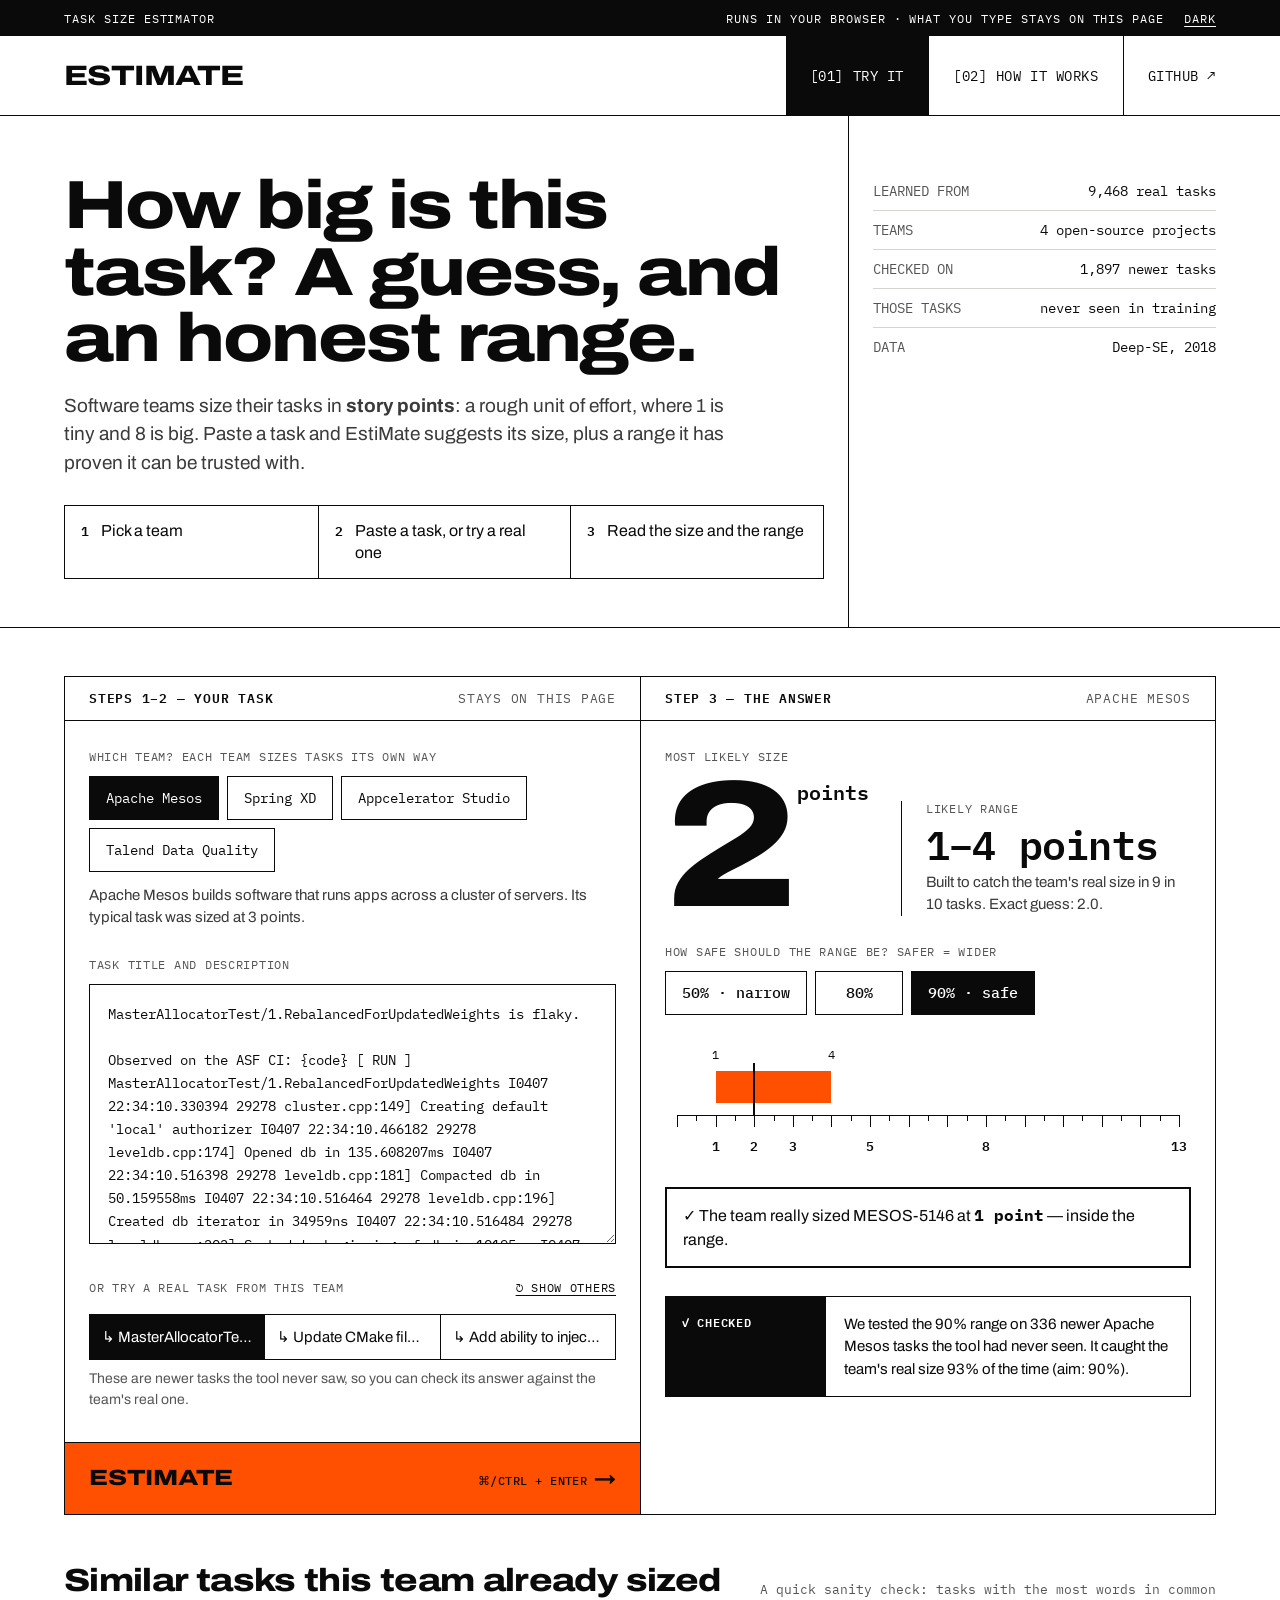
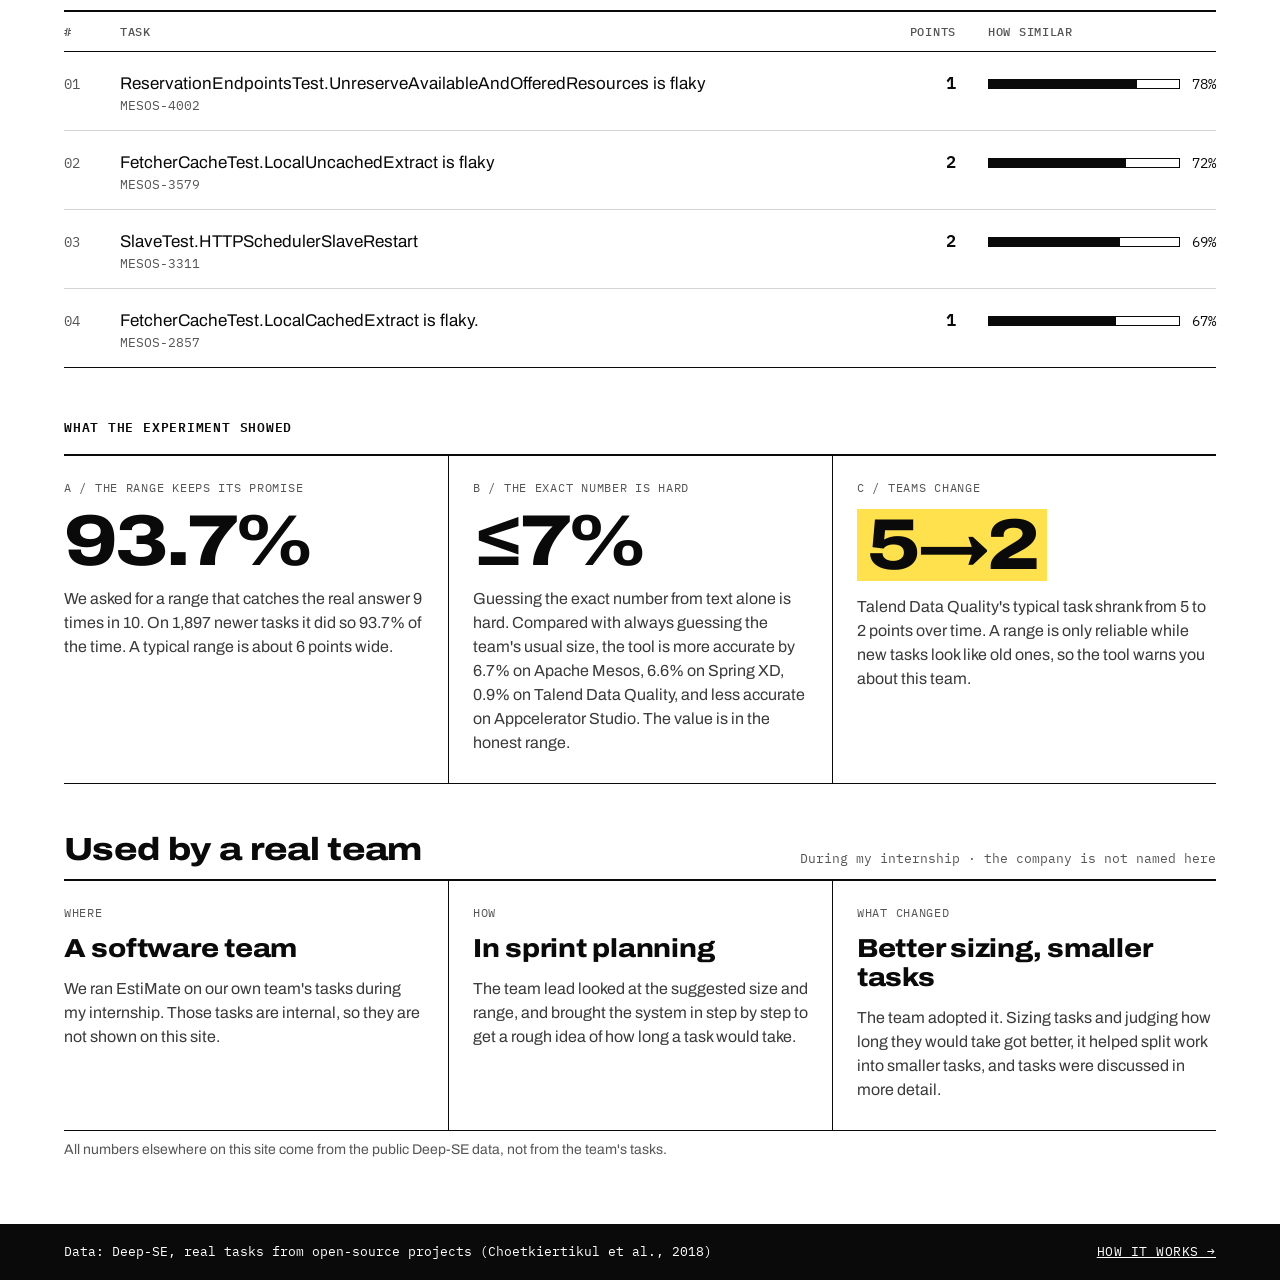
==== commit 9ad52eda: "add team usage section" ====
--- a/web/index.html
+++ b/web/index.html
@@ -158,6 +158,31 @@
   </div>
 </section>
 
+<section class="section practice" aria-labelledby="use-h">
+  <div class="section-head">
+    <h2 id="use-h">Used by a real team</h2>
+    <span>During my internship · the company is not named here</span>
+  </div>
+  <div class="stats practice-grid">
+    <div class="stat">
+      <span class="label">Where</span>
+      <h3>A software team</h3>
+      <p>We ran EstiMate on our own team's tasks during my internship. Those tasks are internal, so they are not shown on this site.</p>
+    </div>
+    <div class="stat">
+      <span class="label">How</span>
+      <h3>In sprint planning</h3>
+      <p>The team lead looked at the suggested size and range, and brought the system in step by step to get a rough idea of how long a task would take.</p>
+    </div>
+    <div class="stat">
+      <span class="label">What changed</span>
+      <h3>Better sizing, smaller tasks</h3>
+      <p>The team adopted it. Sizing tasks and judging how long they would take got better, it helped split work into smaller tasks, and tasks were discussed in more detail.</p>
+    </div>
+  </div>
+  <p class="hint">All numbers elsewhere on this site come from the public Deep-SE data, not from the team's tasks.</p>
+</section>
+
 <footer class="site-footer">
   <span>Data: Deep-SE, real tasks from open-source projects (Choetkiertikul et al., 2018)</span>
   <a href="method.html">How it works →</a>
--- a/web/assets/styles.css
+++ b/web/assets/styles.css
@@ -481,6 +481,11 @@
 }
 .stat-value.drift { padding: 0 10px; background: var(--drift); color: var(--on-drift); line-height: 1; }
 .stat p { margin: 0; font-size: 16px; line-height: 1.5; color: var(--ink-2); }
+
+/* ---------- in practice ---------- */
+
+.practice-grid { margin-top: 0; border-top: 0; }
+.practice-grid h3 { margin: 0; font-size: 26px; font-weight: 800; font-stretch: 112%; line-height: 1.1; letter-spacing: -0.01em; }
 
 /* ---------- footer ---------- */
 
@@ -700,6 +705,7 @@
   .stats { grid-template-columns: 1fr; border-bottom: 0; }
   .stat { padding: 18px 0; border-left: 0; border-bottom: 1px solid var(--rule); gap: 10px; }
   .stat-value { font-size: 56px; }
+  .practice-grid h3 { font-size: 22px; }
   .stat p { font-size: 15px; }
 
   .site-footer { margin-top: 40px; padding: 20px 16px; flex-direction: column; align-items: flex-start; font-size: 12px; }
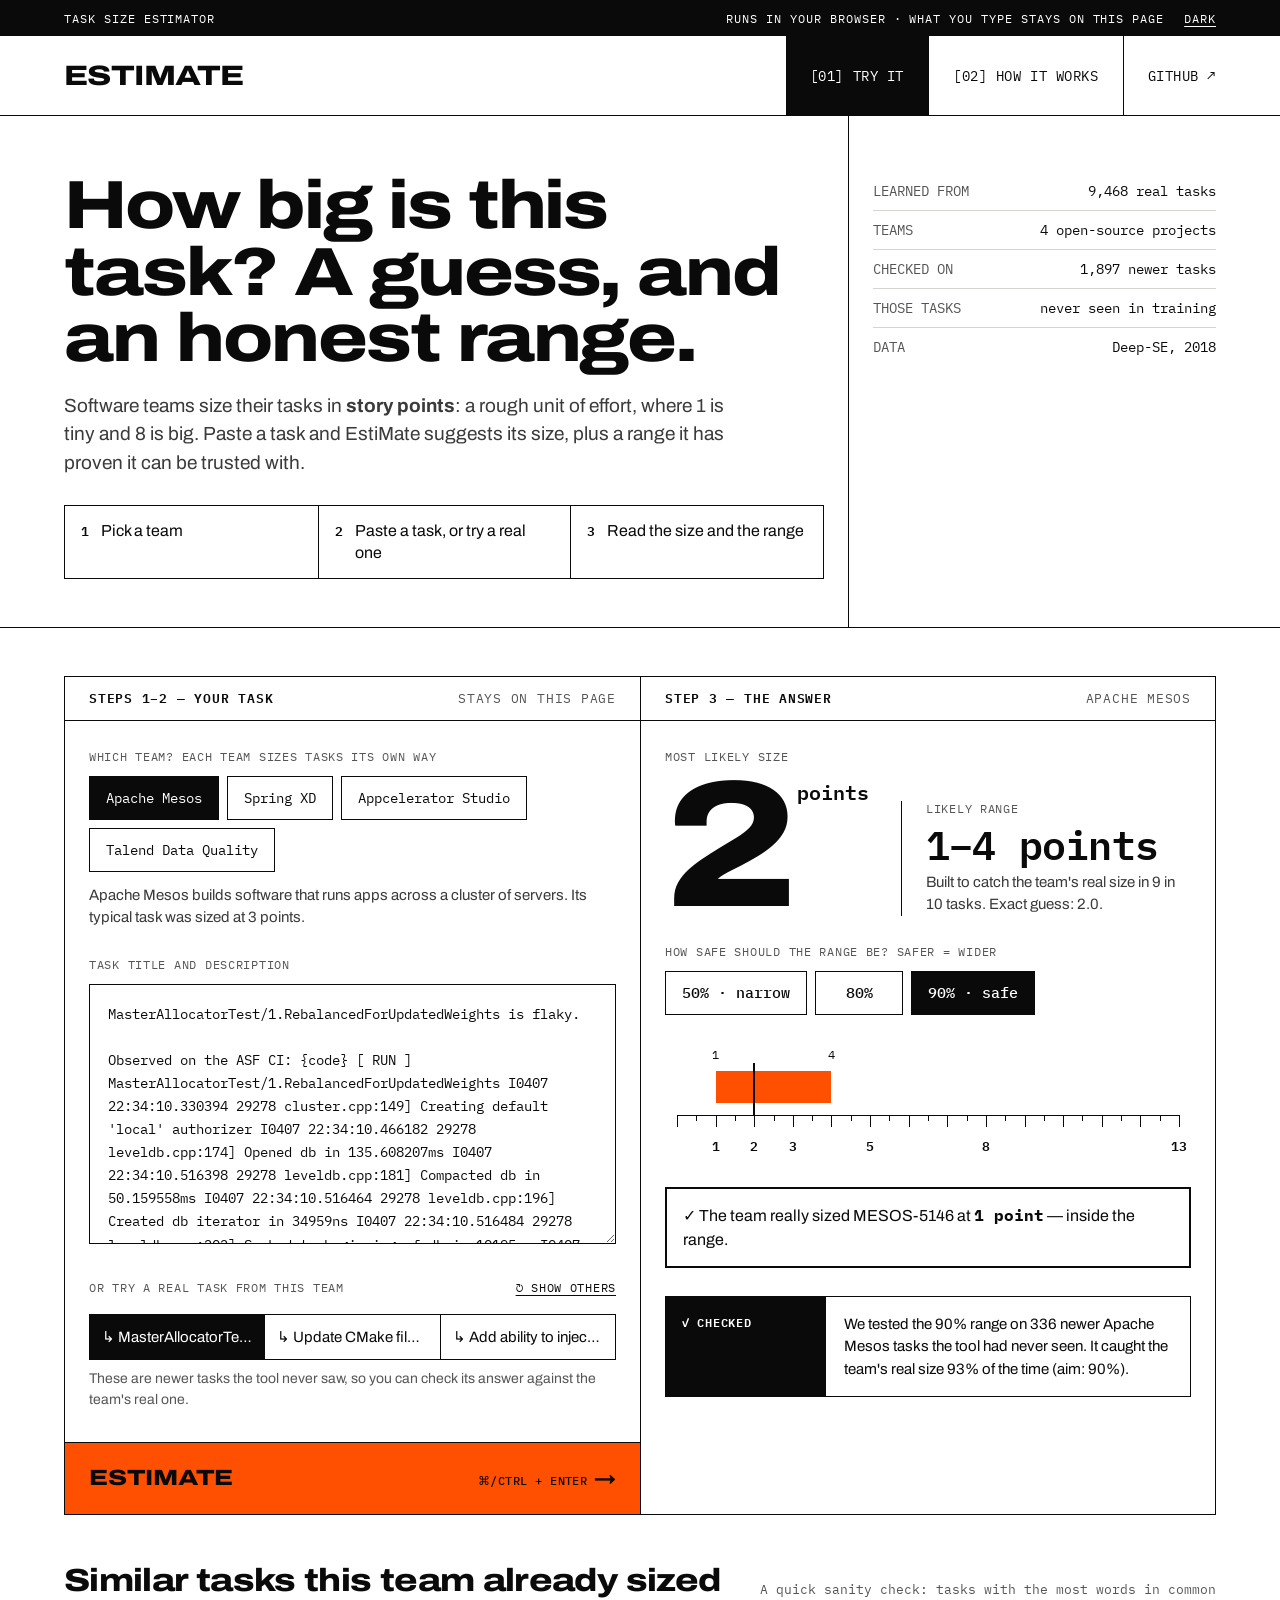
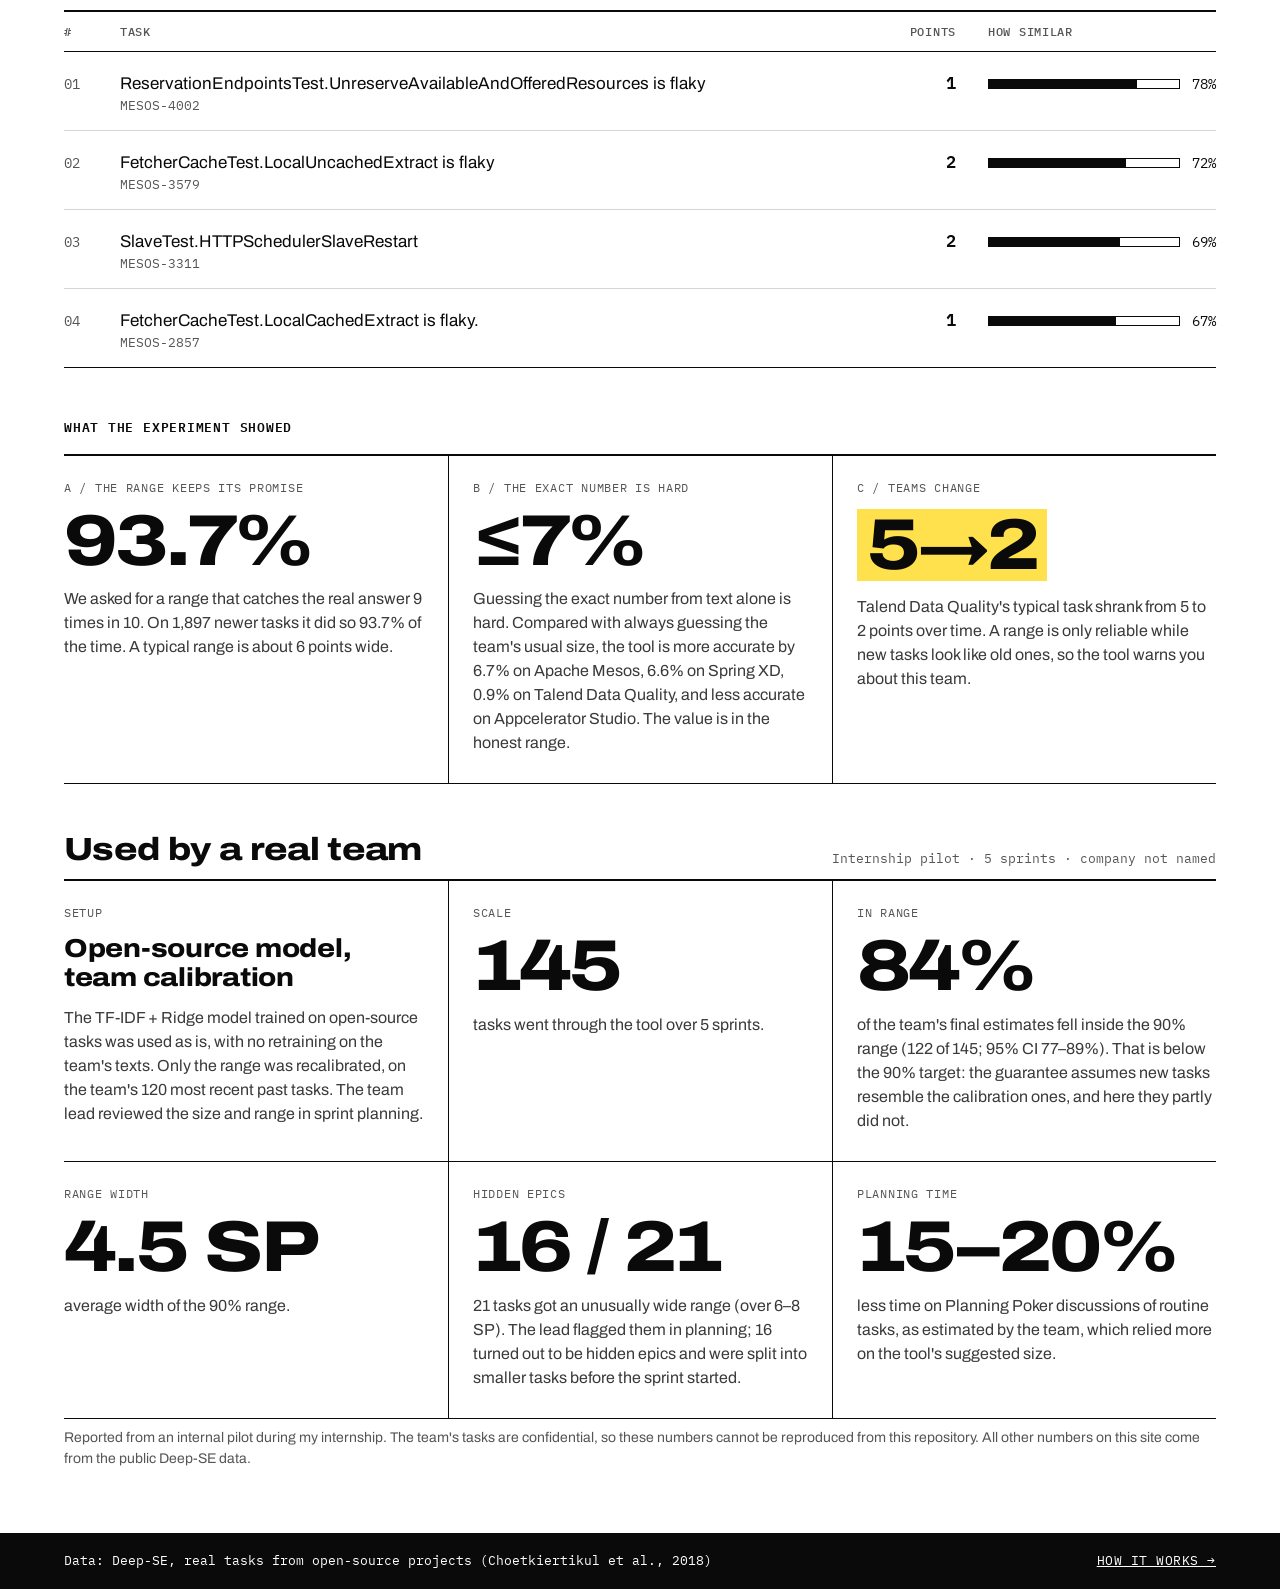
==== commit 0d6d6639: "add internship pilot results to site" ====
--- a/web/index.html
+++ b/web/index.html
@@ -161,26 +161,41 @@
 <section class="section practice" aria-labelledby="use-h">
   <div class="section-head">
     <h2 id="use-h">Used by a real team</h2>
-    <span>During my internship · the company is not named here</span>
+    <span>Internship pilot · 5 sprints · company not named</span>
   </div>
   <div class="stats practice-grid">
     <div class="stat">
-      <span class="label">Where</span>
-      <h3>A software team</h3>
-      <p>We ran EstiMate on our own team's tasks during my internship. Those tasks are internal, so they are not shown on this site.</p>
-    </div>
-    <div class="stat">
-      <span class="label">How</span>
-      <h3>In sprint planning</h3>
-      <p>The team lead looked at the suggested size and range, and brought the system in step by step to get a rough idea of how long a task would take.</p>
-    </div>
-    <div class="stat">
-      <span class="label">What changed</span>
-      <h3>Better sizing, smaller tasks</h3>
-      <p>The team adopted it. Sizing tasks and judging how long they would take got better, it helped split work into smaller tasks, and tasks were discussed in more detail.</p>
-    </div>
-  </div>
-  <p class="hint">All numbers elsewhere on this site come from the public Deep-SE data, not from the team's tasks.</p>
+      <span class="label">Setup</span>
+      <h3>Open-source model, team calibration</h3>
+      <p>The TF-IDF + Ridge model trained on open-source tasks was used as is, with no retraining on the team's texts. Only the range was recalibrated, on the team's 120 most recent past tasks. The team lead reviewed the size and range in sprint planning.</p>
+    </div>
+    <div class="stat">
+      <span class="label">Scale</span>
+      <span class="stat-value">145</span>
+      <p>tasks went through the tool over 5 sprints.</p>
+    </div>
+    <div class="stat">
+      <span class="label">In range</span>
+      <span class="stat-value">84%</span>
+      <p>of the team's final estimates fell inside the 90% range (122 of 145; 95% CI 77–89%). That is below the 90% target: the guarantee assumes new tasks resemble the calibration ones, and here they partly did not.</p>
+    </div>
+    <div class="stat">
+      <span class="label">Range width</span>
+      <span class="stat-value">4.5 SP</span>
+      <p>average width of the 90% range.</p>
+    </div>
+    <div class="stat">
+      <span class="label">Hidden epics</span>
+      <span class="stat-value">16 / 21</span>
+      <p>21 tasks got an unusually wide range (over 6–8 SP). The lead flagged them in planning; 16 turned out to be hidden epics and were split into smaller tasks before the sprint started.</p>
+    </div>
+    <div class="stat">
+      <span class="label">Planning time</span>
+      <span class="stat-value">15–20%</span>
+      <p>less time on Planning Poker discussions of routine tasks, as estimated by the team, which relied more on the tool's suggested size.</p>
+    </div>
+  </div>
+  <p class="hint">Reported from an internal pilot during my internship. The team's tasks are confidential, so these numbers cannot be reproduced from this repository. All other numbers on this site come from the public Deep-SE data.</p>
 </section>
 
 <footer class="site-footer">
--- a/web/assets/styles.css
+++ b/web/assets/styles.css
@@ -485,6 +485,10 @@
 /* ---------- in practice ---------- */
 
 .practice-grid { margin-top: 0; border-top: 0; }
+.practice-grid .stat:nth-child(3n + 1) { padding-left: 0; border-left: 0; }
+.practice-grid .stat:nth-child(3n) { padding-right: 0; }
+.practice-grid .stat:nth-child(n + 4) { border-top: 1px solid var(--rule); }
+.practice-grid .stat:last-child { padding-right: 0; }
 .practice-grid h3 { margin: 0; font-size: 26px; font-weight: 800; font-stretch: 112%; line-height: 1.1; letter-spacing: -0.01em; }
 
 /* ---------- footer ---------- */
@@ -706,6 +710,7 @@
   .stat { padding: 18px 0; border-left: 0; border-bottom: 1px solid var(--rule); gap: 10px; }
   .stat-value { font-size: 56px; }
   .practice-grid h3 { font-size: 22px; }
+  .practice-grid .stat:nth-child(n + 4) { border-top: 0; }
   .stat p { font-size: 15px; }
 
   .site-footer { margin-top: 40px; padding: 20px 16px; flex-direction: column; align-items: flex-start; font-size: 12px; }
